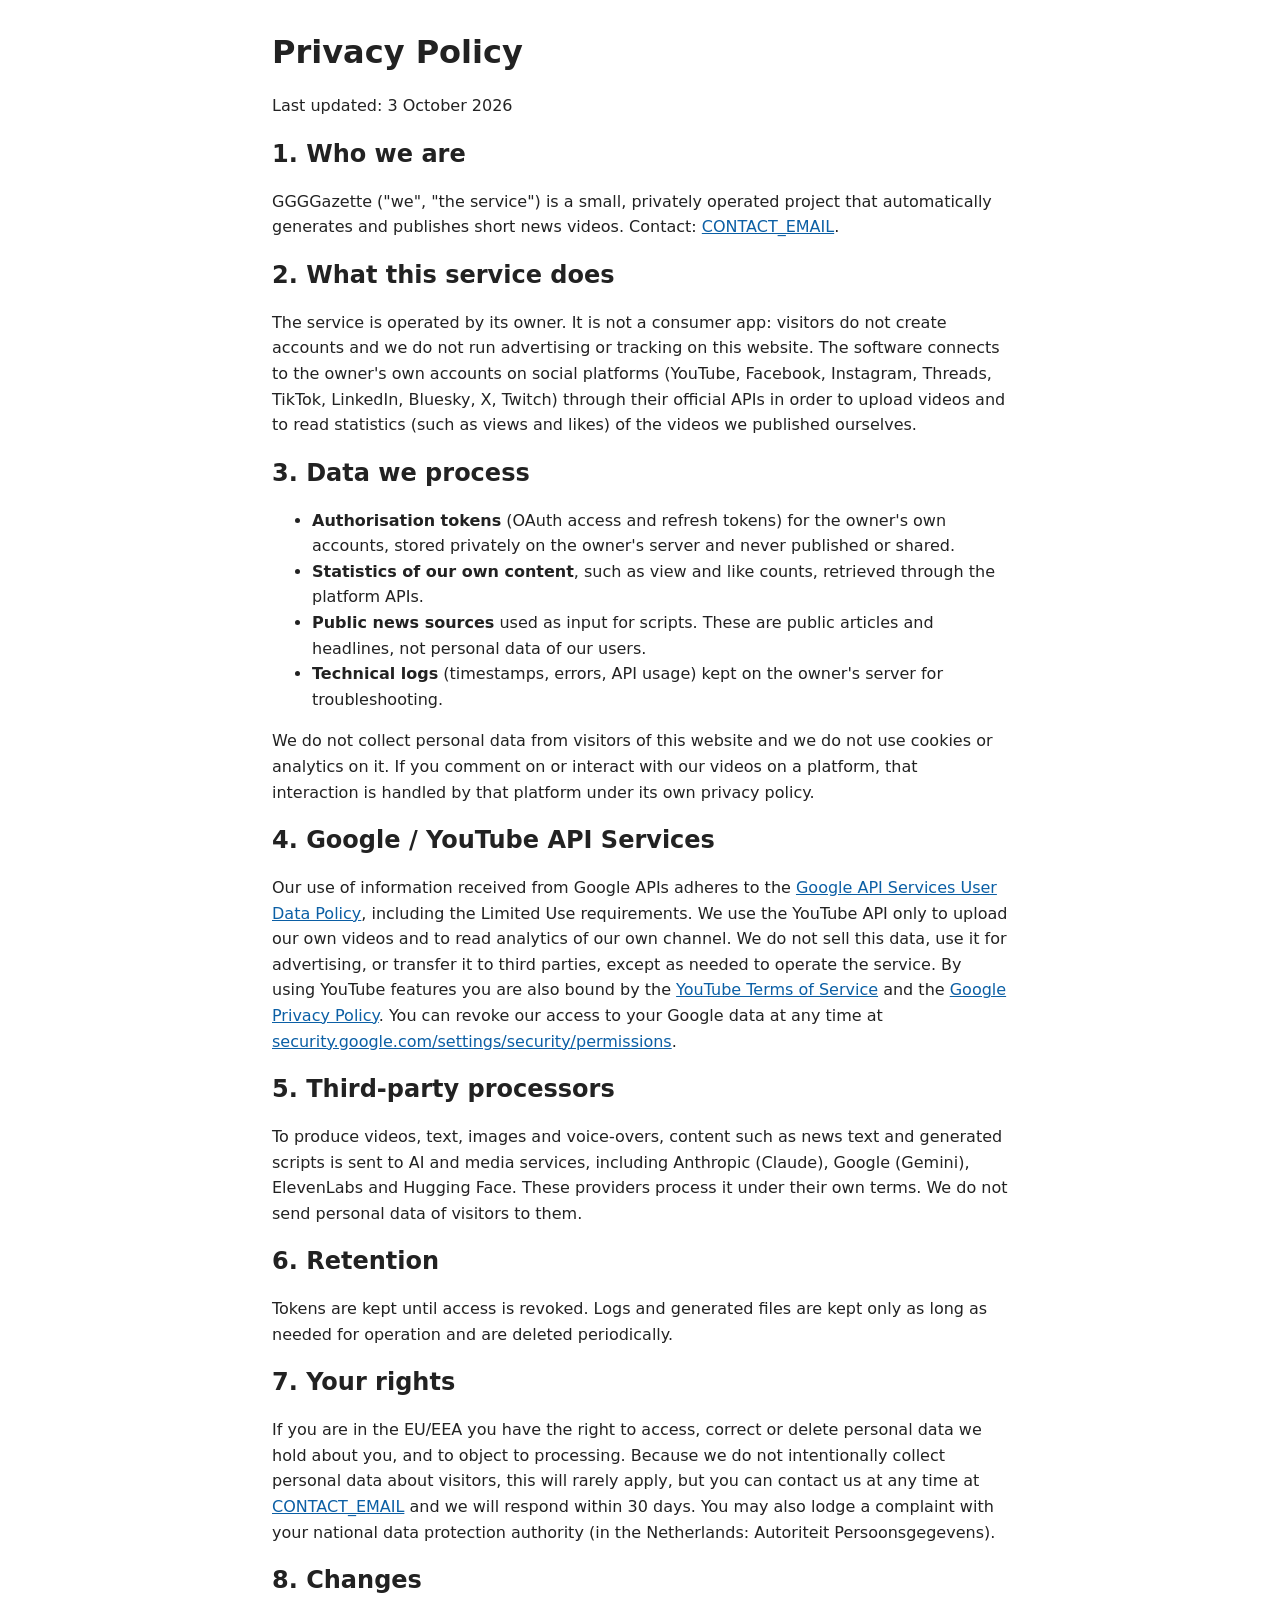
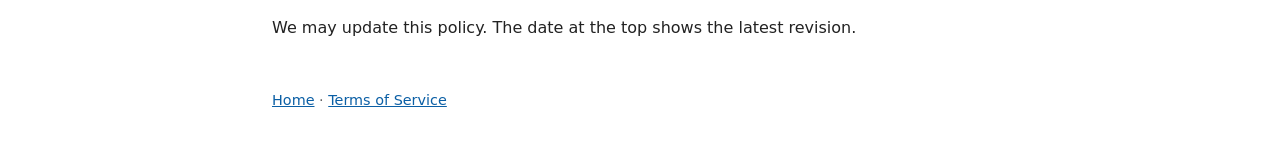
==== privacy.html @ 16091734 "Add privacy policy and terms of service Co-Authored-By: Claude Sonnet 5.5 <noreply@anthropic.com>" ====
<!doctype html><html lang="en"><head><meta charset="utf-8"><meta name="viewport" content="width=device-width,initial-scale=1">
<title>Privacy Policy - GGGGazette</title><link rel="stylesheet" href="style.css"></head><body>
<h1>Privacy Policy</h1>
<p>Last updated: 3 October 2026</p>

<h2>1. Who we are</h2>
<p>GGGGazette ("we", "the service") is a small, privately operated project that automatically generates and publishes short news videos. Contact: <a href="mailto:CONTACT_EMAIL">CONTACT_EMAIL</a>.</p>

<h2>2. What this service does</h2>
<p>The service is operated by its owner. It is not a consumer app: visitors do not create accounts and we do not run advertising or tracking on this website. The software connects to the owner's own accounts on social platforms (YouTube, Facebook, Instagram, Threads, TikTok, LinkedIn, Bluesky, X, Twitch) through their official APIs in order to upload videos and to read statistics (such as views and likes) of the videos we published ourselves.</p>

<h2>3. Data we process</h2>
<ul>
<li><strong>Authorisation tokens</strong> (OAuth access and refresh tokens) for the owner's own accounts, stored privately on the owner's server and never published or shared.</li>
<li><strong>Statistics of our own content</strong>, such as view and like counts, retrieved through the platform APIs.</li>
<li><strong>Public news sources</strong> used as input for scripts. These are public articles and headlines, not personal data of our users.</li>
<li><strong>Technical logs</strong> (timestamps, errors, API usage) kept on the owner's server for troubleshooting.</li>
</ul>
<p>We do not collect personal data from visitors of this website and we do not use cookies or analytics on it. If you comment on or interact with our videos on a platform, that interaction is handled by that platform under its own privacy policy.</p>

<h2>4. Google / YouTube API Services</h2>
<p>Our use of information received from Google APIs adheres to the <a href="https://developers.google.com/terms/api-services-user-data-policy">Google API Services User Data Policy</a>, including the Limited Use requirements. We use the YouTube API only to upload our own videos and to read analytics of our own channel. We do not sell this data, use it for advertising, or transfer it to third parties, except as needed to operate the service. By using YouTube features you are also bound by the <a href="https://www.youtube.com/t/terms">YouTube Terms of Service</a> and the <a href="https://policies.google.com/privacy">Google Privacy Policy</a>. You can revoke our access to your Google data at any time at <a href="https://security.google.com/settings/security/permissions">security.google.com/settings/security/permissions</a>.</p>

<h2>5. Third-party processors</h2>
<p>To produce videos, text, images and voice-overs, content such as news text and generated scripts is sent to AI and media services, including Anthropic (Claude), Google (Gemini), ElevenLabs and Hugging Face. These providers process it under their own terms. We do not send personal data of visitors to them.</p>

<h2>6. Retention</h2>
<p>Tokens are kept until access is revoked. Logs and generated files are kept only as long as needed for operation and are deleted periodically.</p>

<h2>7. Your rights</h2>
<p>If you are in the EU/EEA you have the right to access, correct or delete personal data we hold about you, and to object to processing. Because we do not intentionally collect personal data about visitors, this will rarely apply, but you can contact us at any time at <a href="mailto:CONTACT_EMAIL">CONTACT_EMAIL</a> and we will respond within 30 days. You may also lodge a complaint with your national data protection authority (in the Netherlands: Autoriteit Persoonsgegevens).</p>

<h2>8. Changes</h2>
<p>We may update this policy. The date at the top shows the latest revision.</p>
<footer><a href="index.html">Home</a> · <a href="terms.html">Terms of Service</a></footer>
</body></html>
---- style.css ----
body{font-family:system-ui,sans-serif;max-width:46rem;margin:2rem auto;padding:0 1rem;line-height:1.6;color:#222}
h1,h2{line-height:1.25}a{color:#0b5fa5}footer{margin-top:3rem;font-size:.9rem;color:#666}
@media (prefers-color-scheme:dark){body{background:#151515;color:#ddd}a{color:#6db3f2}footer{color:#999}}
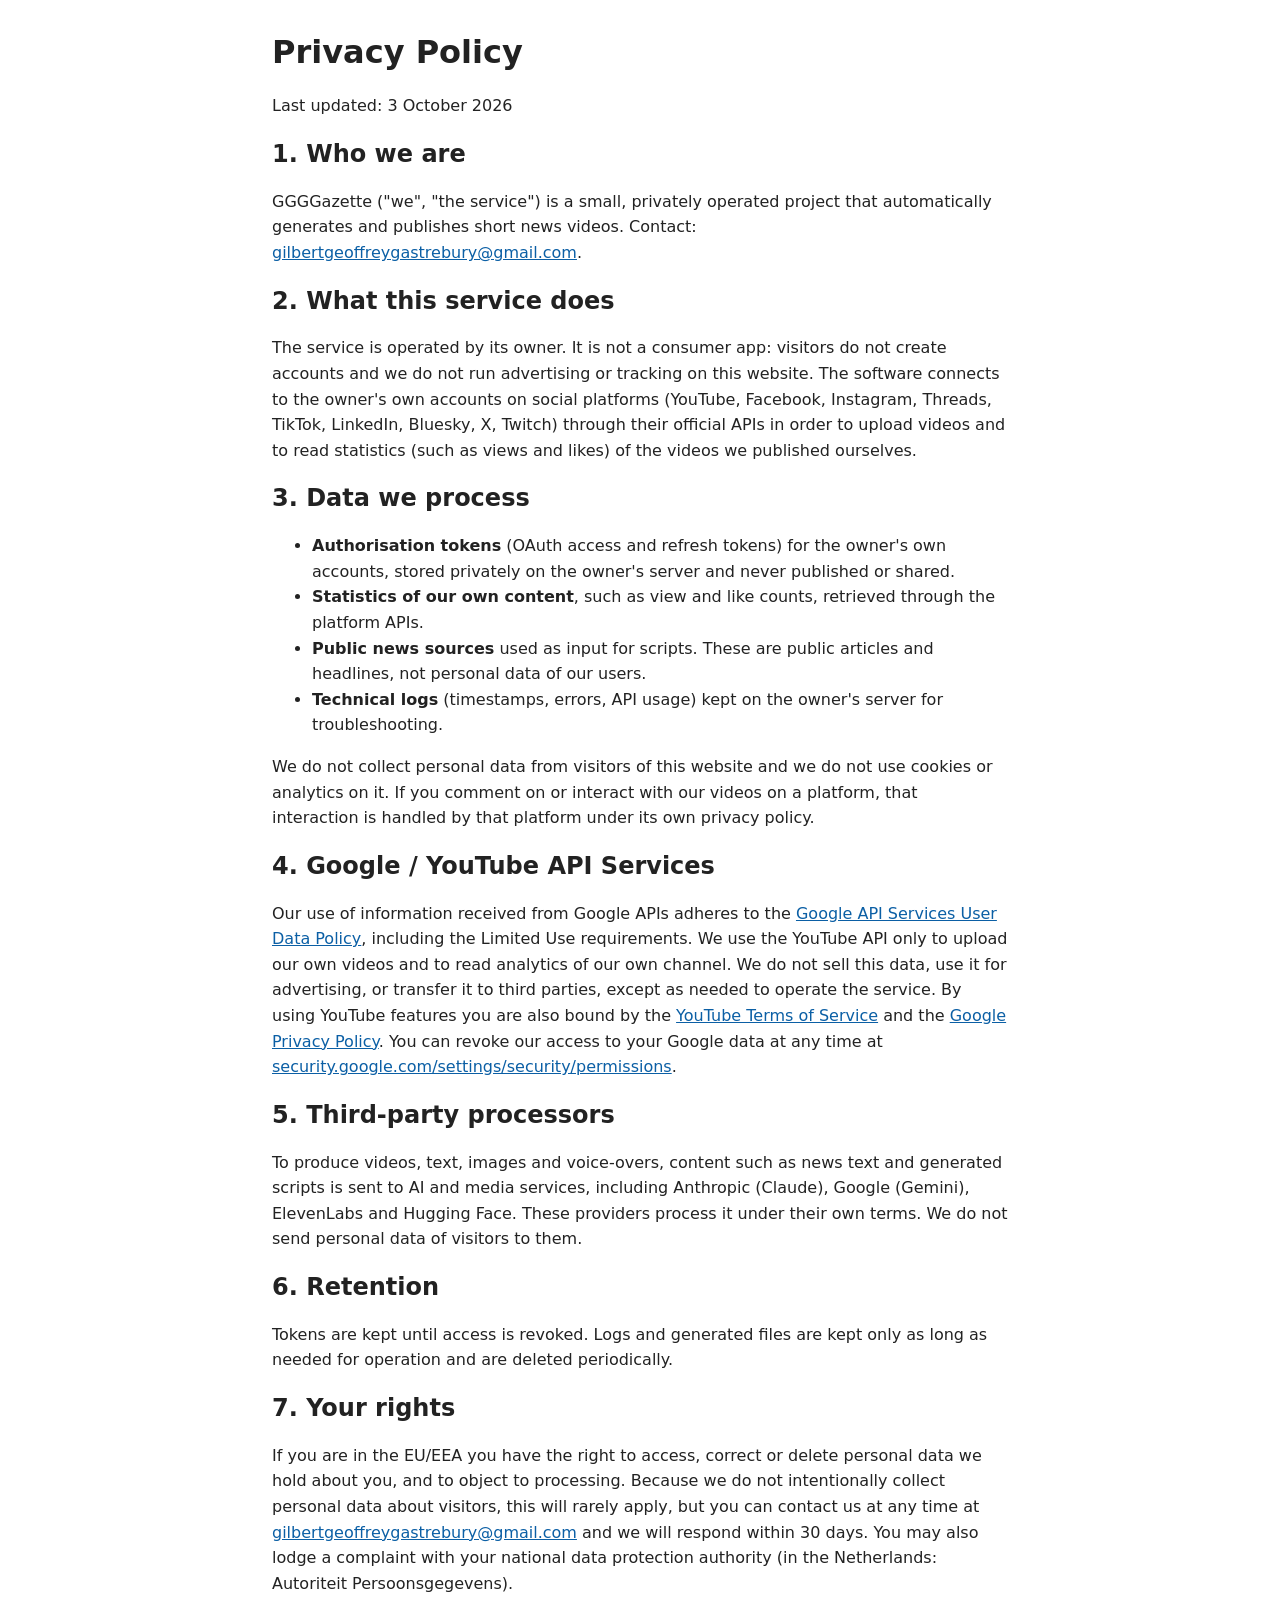
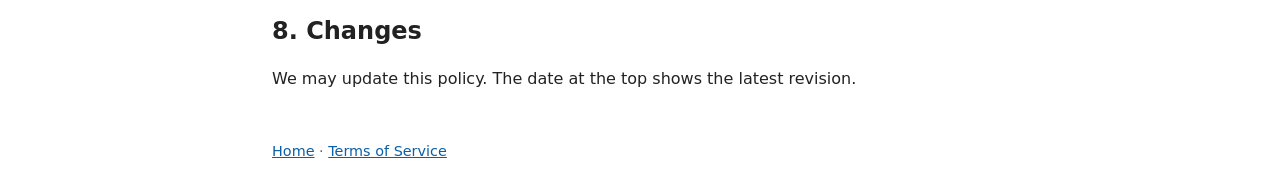
==== commit 0c6c78e8: "Fill in contact email Co-Authored-By: Claude Sonnet 5.5 <noreply@anthropic.com>" ====
--- a/privacy.html
+++ b/privacy.html
@@ -4,7 +4,7 @@
 <p>Last updated: 3 October 2026</p>
 
 <h2>1. Who we are</h2>
-<p>GGGGazette ("we", "the service") is a small, privately operated project that automatically generates and publishes short news videos. Contact: <a href="mailto:CONTACT_EMAIL">CONTACT_EMAIL</a>.</p>
+<p>GGGGazette ("we", "the service") is a small, privately operated project that automatically generates and publishes short news videos. Contact: <a href="mailto:gilbertgeoffreygastrebury@gmail.com">gilbertgeoffreygastrebury@gmail.com</a>.</p>
 
 <h2>2. What this service does</h2>
 <p>The service is operated by its owner. It is not a consumer app: visitors do not create accounts and we do not run advertising or tracking on this website. The software connects to the owner's own accounts on social platforms (YouTube, Facebook, Instagram, Threads, TikTok, LinkedIn, Bluesky, X, Twitch) through their official APIs in order to upload videos and to read statistics (such as views and likes) of the videos we published ourselves.</p>
@@ -28,7 +28,7 @@
 <p>Tokens are kept until access is revoked. Logs and generated files are kept only as long as needed for operation and are deleted periodically.</p>
 
 <h2>7. Your rights</h2>
-<p>If you are in the EU/EEA you have the right to access, correct or delete personal data we hold about you, and to object to processing. Because we do not intentionally collect personal data about visitors, this will rarely apply, but you can contact us at any time at <a href="mailto:CONTACT_EMAIL">CONTACT_EMAIL</a> and we will respond within 30 days. You may also lodge a complaint with your national data protection authority (in the Netherlands: Autoriteit Persoonsgegevens).</p>
+<p>If you are in the EU/EEA you have the right to access, correct or delete personal data we hold about you, and to object to processing. Because we do not intentionally collect personal data about visitors, this will rarely apply, but you can contact us at any time at <a href="mailto:gilbertgeoffreygastrebury@gmail.com">gilbertgeoffreygastrebury@gmail.com</a> and we will respond within 30 days. You may also lodge a complaint with your national data protection authority (in the Netherlands: Autoriteit Persoonsgegevens).</p>
 
 <h2>8. Changes</h2>
 <p>We may update this policy. The date at the top shows the latest revision.</p>
